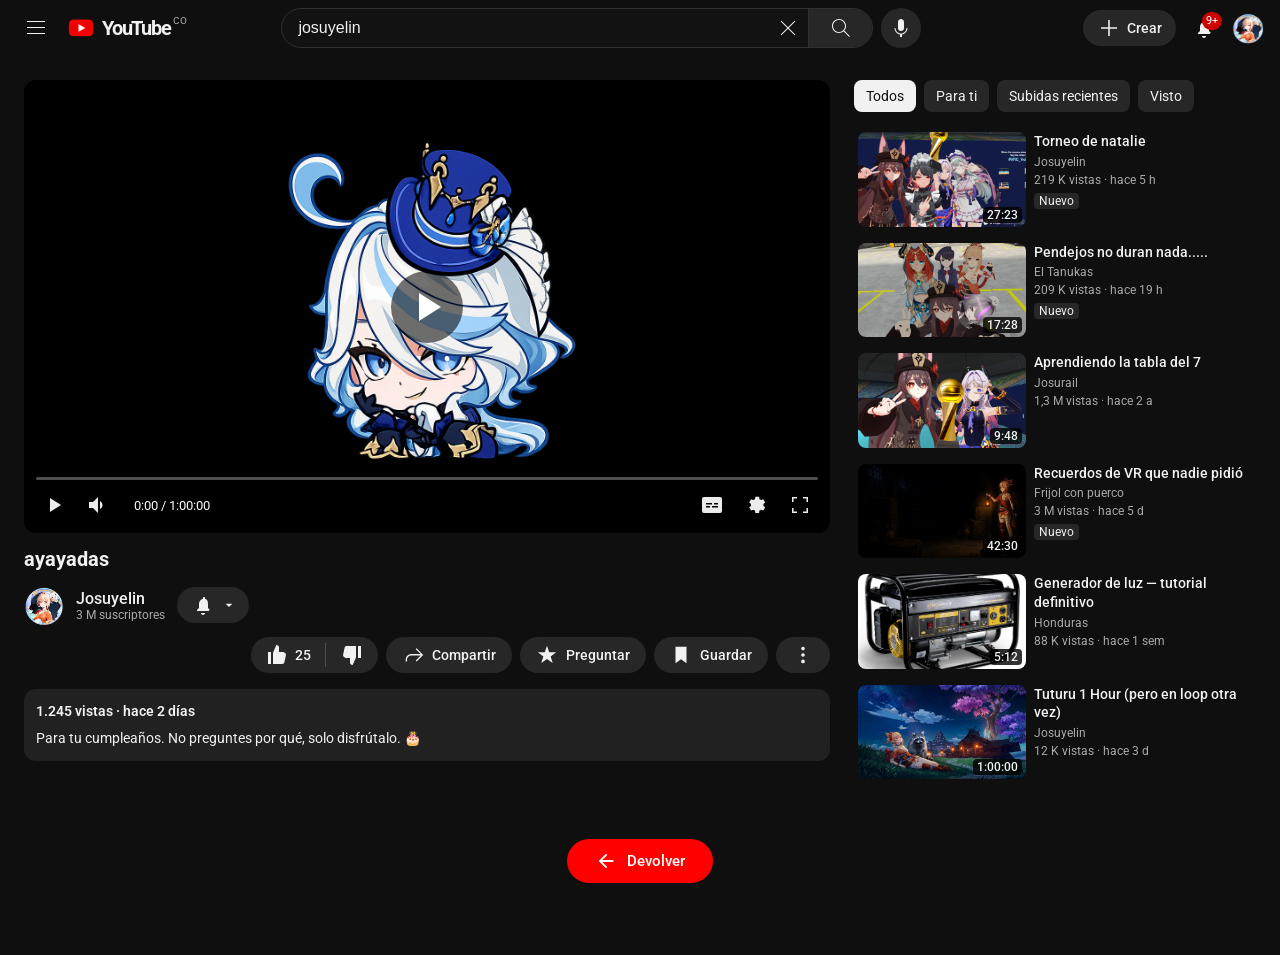
==== web/Pagina11_cumple.html @ f8d8acb5 "deploy a render sin videos" ====
<!DOCTYPE html>
<html lang="es">

<head>
  <meta charset="UTF-8">
  <meta name="viewport" content="width=device-width, initial-scale=1.0">
  <title>Tuturu 1 Hour - YouTube</title>

  <link href="https://fonts.googleapis.com/css2?family=Roboto:wght@400;500;700&display=swap" rel="stylesheet">
  <link rel="stylesheet" href="/Styles/style11.css">

  <!-- icono de la pestaña. El id lo usa el script del final para probar
     varias rutas y quedarse con la que exista de verdad. -->
  <link id="favicon" rel="icon" type="image/png" href="../logos/logoyoutube.png">
</head>

<body>

  <!-- ══════════════ CABECERA ══════════════ -->
  <header class="yt-header">

    <div class="izq">
      <button class="btn-icono" aria-label="Menú">
        <svg class="icono" viewBox="0 0 24 24">
          <path d="M21 6H3V5h18v1zm0 5H3v1h18v-1zm0 6H3v1h18v-1z" />
        </svg>
      </button>

      <a href="#" class="logo">
        <img id="logoYoutube" class="logo-img" src="../logos/logoyoutube.png" alt="YouTube">
        <span class="texto">YouTube</span>
        <span class="pais">CO</span>
      </a>
    </div>

    <div class="buscador">
      <div class="caja-busqueda">
        <input type="text" value="josuyelin" aria-label="Buscar">
        <button class="limpiar" aria-label="Borrar">
          <svg class="icono" viewBox="0 0 24 24">
            <path d="M12.7 12l6.6 6.6-.7.7-6.6-6.6-6.6 6.6-.7-.7 6.6-6.6-6.6-6.6.7-.7 6.6 6.6 6.6-6.6.7.7-6.6 6.6z" />
          </svg>
        </button>
        <button class="lupa" aria-label="Buscar">
          <svg class="icono" viewBox="0 0 24 24">
            <path
              d="M20.87 20.17l-5.59-5.59C16.35 13.35 17 11.75 17 10c0-3.87-3.13-7-7-7s-7 3.13-7 7 3.13 7 7 7c1.75 0 3.35-.65 4.58-1.71l5.59 5.59.7-.71zM10 16c-3.31 0-6-2.69-6-6s2.69-6 6-6 6 2.69 6 6-2.69 6-6 6z" />
          </svg>
        </button>
      </div>
      <button class="mic" aria-label="Buscar con la voz">
        <svg class="icono" viewBox="0 0 24 24">
          <path
            d="M12 3c-1.66 0-3 1.37-3 3.07v5.86c0 1.7 1.34 3.07 3 3.07s3-1.37 3-3.07V6.07C15 4.37 13.66 3 12 3zm6.5 9h-1c0 3.03-2.47 5.5-5.5 5.5S6.5 15.03 6.5 12h-1c0 3.24 2.39 5.93 5.5 6.41V21h2v-2.59c3.11-.48 5.5-3.17 5.5-6.41z" />
        </svg>
      </button>
    </div>

    <div class="der">
      <button class="btn-crear">
        <svg class="icono" viewBox="0 0 24 24">
          <path d="M12 4v16m-8-8h16" stroke="currentColor" stroke-width="1.6" fill="none" />
        </svg>
        <span>Crear</span>
      </button>

      <button class="btn-icono campana" aria-label="Notificaciones">
        <svg class="icono" viewBox="0 0 24 24">
          <path
            d="M10 20h4c0 1.1-.9 2-2 2s-2-.9-2-2zm8-3v1H6v-1l2-2v-4c0-2.5 1.5-4.6 4-5.2V5c0-.6.4-1 1-1s1 .4 1 1v.8c2.5.6 3 2.7 3 5.2v4l2 2z" />
        </svg>
        <span class="globo">9+</span>
      </button>

      <img class="avatar-header" src="/fotoyoutube.png" alt="Josuyelin">
    </div>
  </header>


  <!-- ══════════════ CONTENIDO ══════════════ -->
  <main class="contenido">

    <!-- ─── Columna principal ─── -->
    <div class="columna-video">

      <!-- Reproductor. Cambia el src del <video> por tu archivo. -->
      <div class="reproductor pausado" id="reproductor">
        <video id="video" src="/videos/tuturu.mp4" poster="/fotos de vrchat/furina.png" playsinline></video>

        <div class="capa-click" id="capaClick"></div>
        <div class="play-grande"></div>

        <div class="controles">
          <div class="barra-progreso" id="barraProgreso">
            <div class="riel">
              <div class="avance" id="avance"></div>
              <div class="bolita" id="bolita"></div>
            </div>
          </div>

          <div class="fila-controles">
            <button class="ctrl" id="btnPlay" aria-label="Reproducir">
              <svg class="icono" id="iconoPlay" viewBox="0 0 24 24">
                <path d="M8 5v14l11-7z" />
              </svg>
            </button>

            <div class="grupo-volumen">
              <button class="ctrl" id="btnMute" aria-label="Silenciar">
                <svg class="icono" id="iconoVol" viewBox="0 0 24 24">
                  <path d="M3 9v6h4l5 5V4L7 9H3zm13.5 3c0-1.77-1.02-3.29-2.5-4.03v8.05c1.48-.73 2.5-2.25 2.5-4.02z" />
                </svg>
              </button>
              <input class="volumen" id="volumen" type="range" min="0" max="1" step="0.05" value="1"
                aria-label="Volumen">
            </div>

            <span class="tiempo"><span id="actual">0:00</span> / <span id="total">1:00:00</span></span>

            <div class="der">
              <button class="ctrl" aria-label="Subtítulos">
                <svg class="icono" viewBox="0 0 24 24">
                  <path
                    d="M20 4H4a2 2 0 00-2 2v12a2 2 0 002 2h16a2 2 0 002-2V6a2 2 0 00-2-2zM6 13h4v1.5H6V13zm0-3h6v1.5H6V10zm12 4.5h-6V13h6v1.5zm0-3h-4V10h4v1.5z" />
                </svg>
              </button>
              <button class="ctrl" aria-label="Configuración">
                <svg class="icono" viewBox="0 0 24 24">
                  <path
                    d="M12 15.5A3.5 3.5 0 1112 8.5a3.5 3.5 0 010 7zm7.4-2.6l1.8 1.4-1.9 3.3-2.2-.9c-.5.4-1.1.7-1.7.9l-.3 2.4h-3.8l-.3-2.4c-.6-.2-1.2-.5-1.7-.9l-2.2.9-1.9-3.3 1.8-1.4a6.9 6.9 0 010-2l-1.8-1.4 1.9-3.3 2.2.9c.5-.4 1.1-.7 1.7-.9l.3-2.4h3.8l.3 2.4c.6.2 1.2.5 1.7.9l2.2-.9 1.9 3.3-1.8 1.4c.1.7.1 1.3 0 2z" />
                </svg>
              </button>
              <button class="ctrl" id="btnPantalla" aria-label="Pantalla completa">
                <svg class="icono" viewBox="0 0 24 24">
                  <path
                    d="M4 9V4h5v1.5H5.5V9H4zm11-5h5v5h-1.5V5.5H15V4zM4 15h1.5v3.5H9V20H4v-5zm14.5 0H20v5h-5v-1.5h3.5V15z" />
                </svg>
              </button>
            </div>
          </div>
        </div>
      </div>

      <h1 class="titulo-video">ayayadas</h1>

      <div class="fila-canal">
        <div class="canal">
          <img src="/fotoyoutube.png" alt="Josuyelin">
          <div>
            <div class="nombre">Josuyelin</div>
            <div class="subs">3 M suscriptores</div>
          </div>
        </div>

        <button class="btn-suscrito">
          <svg class="icono" viewBox="0 0 24 24">
            <path
              d="M10 20h4c0 1.1-.9 2-2 2s-2-.9-2-2zm8-3v1H6v-1l2-2v-4c0-2.5 1.5-4.6 4-5.2V5c0-.6.4-1 1-1s1 .4 1 1v.8c2.5.6 3 2.7 3 5.2v4l2 2z" />
          </svg>
          <svg class="icono" style="width:16px" viewBox="0 0 24 24">
            <path d="M7 10l5 5 5-5z" />
          </svg>
        </button>

        <div class="acciones">
          <div class="grupo-like">
            <button id="btnLike">
              <svg class="icono" viewBox="0 0 24 24">
                <path
                  d="M18.8 9H14V4.4C14 3.1 12.9 2 11.6 2h-.3L8 9.7V21h9.3c1 0 1.9-.7 2.1-1.7l1.5-7c.3-1.4-.7-2.7-2.1-2.7v-.6zM3 9h3v12H3z" />
              </svg>
              <span id="numLikes">25</span>
            </button>
            <span class="separador"></span>
            <button aria-label="No me gusta">
              <svg class="icono" viewBox="0 0 24 24">
                <path
                  d="M5.2 15H10v4.6c0 1.3 1.1 2.4 2.4 2.4h.3l3.3-7.7V3H6.7c-1 0-1.9.7-2.1 1.7l-1.5 7c-.3 1.4.7 2.7 2.1 2.7V15zM21 3h-3v12h3z" />
              </svg>
            </button>
          </div>

          <button class="pastilla">
            <svg class="icono" viewBox="0 0 24 24">
              <path
                d="M15 5.6L20.4 11H10a6 6 0 00-6 6v2h1.5v-2A4.5 4.5 0 0110 12.5h10.4L15 17.9l1 1.1 7.1-7.1L16 4.5l-1 1.1z" />
            </svg>
            Compartir
          </button>

          <button class="pastilla">
            <svg class="icono" viewBox="0 0 24 24">
              <path d="M12 2l2.4 6.9 7.6.2-6 4.6 2.2 7-6.2-4.3-6.2 4.3 2.2-7-6-4.6 7.6-.2L12 2z" />
            </svg>
            Preguntar
          </button>

          <button class="pastilla">
            <svg class="icono" viewBox="0 0 24 24">
              <path d="M18 3H6v18l6-4.5 6 4.5V3z" />
            </svg>
            Guardar
          </button>

          <button class="pastilla" aria-label="Más">
            <svg class="icono" viewBox="0 0 24 24">
              <path d="M12 7a2 2 0 110-4 2 2 0 010 4zm0 7a2 2 0 110-4 2 2 0 010 4zm0 7a2 2 0 110-4 2 2 0 010 4z" />
            </svg>
          </button>
        </div>
      </div>

      <div class="descripcion">
        <div class="datos">1.245 vistas · hace 2 días</div>
        <div>Para tu cumpleaños. No preguntes por qué, solo disfrútalo. 🎂</div>
      </div>
    </div>


    <!-- ─── Barra lateral ─── -->
    <aside class="columna-lateral">
      <div class="chips">
        <button class="chip activo">Todos</button>
        <button class="chip">Para ti</button>
        <button class="chip">Subidas recientes</button>
        <button class="chip">Visto</button>
      </div>

      <div class="lista-recomendados">

        <a class="recomendado" href="#">
          <div class="miniatura">
            <img src="/fotos de vrchat/amigos.png" alt="">
            <span class="duracion">27:23</span>
          </div>
          <div>
            <div class="titulo">Torneo de natalie</div>
            <div class="canal-mini">Josuyelin</div>
            <div class="meta">219 K vistas · hace 5 h</div>
            <span class="etiqueta-nuevo">Nuevo</span>
          </div>
        </a>

        <a class="recomendado" href="#">
          <div class="miniatura">
            <img src="/fotos de vrchat/amigos2.png" alt="">
            <span class="duracion">17:28</span>
          </div>
          <div>
            <div class="titulo">Pendejos no duran nada.....</div>
            <div class="canal-mini">El Tanukas</div>
            <div class="meta">209 K vistas · hace 19 h</div>
            <span class="etiqueta-nuevo">Nuevo</span>
          </div>
        </a>

        <a class="recomendado" href="#">
          <div class="miniatura">
            <img src="/fotos de vrchat/amigos3.png" alt="">
            <span class="duracion">9:48</span>
          </div>
          <div>
            <div class="titulo">Aprendiendo la tabla del 7</div>
            <div class="canal-mini">Josurail</div>
            <div class="meta">1,3 M vistas · hace 2 a</div>
          </div>
        </a>

        <a class="recomendado" href="#">
          <div class="miniatura">
            <img src="/Oscuras.png" alt="">
            <span class="duracion">42:30</span>
          </div>
          <div>
            <div class="titulo">Recuerdos de VR que nadie pidió</div>
            <div class="canal-mini">Frijol con puerco</div>
            <div class="meta">3 M vistas · hace 5 d</div>
            <span class="etiqueta-nuevo">Nuevo</span>
          </div>
        </a>

        <a class="recomendado" href="#">
          <div class="miniatura">
            <img src="/generadorDeLuz.png" alt="">
            <span class="duracion">5:12</span>
          </div>
          <div>
            <div class="titulo">Generador de luz — tutorial definitivo</div>
            <div class="canal-mini">Honduras</div>
            <div class="meta">88 K vistas · hace 1 sem</div>
          </div>  
        </a>

        <a class="recomendado" href="#">
          <div class="miniatura">
            <img src="/fondo.jpg" alt="">
            <span class="duracion">1:00:00</span>
          </div>
          <div>
            <div class="titulo">Tuturu 1 Hour (pero en loop otra vez)</div>
            <div class="canal-mini">Josuyelin</div>
            <div class="meta">12 K vistas · hace 3 d</div>
          </div>
        </a>

      </div>
    </aside>


    <!-- ─── Botón de volver ─── -->
    <div class="fila-volver">
      <a class="btn-volver" href="/web/Pagina4_cumple.html">
        <svg class="icono" viewBox="0 0 24 24">
          <path d="M20 11H7.8l5.6-5.6L12 4l-8 8 8 8 1.4-1.4L7.8 13H20z" />
        </svg>
        Devolver
      </a>
    </div>
  </main>


  <script>
    /* ═══════════════════════════════════════════
       1. CONTROLES DEL REPRODUCTOR
    ═══════════════════════════════════════════ */
    var repro = document.getElementById('reproductor');
    var video = document.getElementById('video');
    var capa = document.getElementById('capaClick');
    var btnPlay = document.getElementById('btnPlay');
    var icoPlay = document.getElementById('iconoPlay');
    var btnMute = document.getElementById('btnMute');
    var icoVol = document.getElementById('iconoVol');
    var rangoVol = document.getElementById('volumen');
    var barra = document.getElementById('barraProgreso');
    var avance = document.getElementById('avance');
    var bolita = document.getElementById('bolita');
    var tActual = document.getElementById('actual');
    var tTotal = document.getElementById('total');
    var btnFull = document.getElementById('btnPantalla');

    var D_PLAY = 'M8 5v14l11-7z';
    var D_PAUSA = 'M6 5h4v14H6zm8 0h4v14h-4z';
    var D_VOL = 'M3 9v6h4l5 5V4L7 9H3zm13.5 3c0-1.77-1.02-3.29-2.5-4.03v8.05c1.48-.73 2.5-2.25 2.5-4.02z';
    var D_MUTE = 'M3 9v6h4l5 5V4L7 9H3zm13.5 3c0-1.2-.5-2.3-1.3-3.1l1.1-1.1 4 4-1.1 1.1-1.4-1.4-1.4 1.4-1.1-1.1c.1-.3.2-.5.2-.8z';

    function reloj(s) {
      if (!isFinite(s)) return '0:00';
      s = Math.floor(s);
      var h = Math.floor(s / 3600);
      var m = Math.floor((s % 3600) / 60);
      var g = s % 60;
      var dos = function (n) { return n < 10 ? '0' + n : n; };
      return h ? h + ':' + dos(m) + ':' + dos(g) : m + ':' + dos(g);
    }

    function alternarPlay() {
      if (video.paused) video.play(); else video.pause();
    }

    capa.addEventListener('click', alternarPlay);
    btnPlay.addEventListener('click', alternarPlay);

    video.addEventListener('play', function () {
      repro.classList.remove('pausado');
      icoPlay.innerHTML = '<path d="' + D_PAUSA + '"/>';
    });
    video.addEventListener('pause', function () {
      repro.classList.add('pausado');
      icoPlay.innerHTML = '<path d="' + D_PLAY + '"/>';
    });

    video.addEventListener('loadedmetadata', function () {
      tTotal.textContent = reloj(video.duration);
    });

    video.addEventListener('timeupdate', function () {
      var pct = video.duration ? (video.currentTime / video.duration) * 100 : 0;
      avance.style.width = pct + '%';
      bolita.style.left = pct + '%';
      tActual.textContent = reloj(video.currentTime);
    });

    /* saltar a un punto de la barra */
    barra.addEventListener('click', function (e) {
      var r = barra.getBoundingClientRect();
      var pct = (e.clientX - r.left) / r.width;
      if (video.duration) video.currentTime = pct * video.duration;
    });

    /* volumen */
    btnMute.addEventListener('click', function () {
      video.muted = !video.muted;
      icoVol.innerHTML = '<path d="' + (video.muted ? D_MUTE : D_VOL) + '"/>';
      rangoVol.value = video.muted ? 0 : video.volume;
    });
    rangoVol.addEventListener('input', function () {
      video.volume = rangoVol.value;
      video.muted = (rangoVol.value === '0');
      icoVol.innerHTML = '<path d="' + (video.muted ? D_MUTE : D_VOL) + '"/>';
    });

    /* pantalla completa */
    btnFull.addEventListener('click', function () {
      if (document.fullscreenElement) document.exitFullscreen();
      else repro.requestFullscreen();
    });

    /* atajos: espacio = play/pausa, flechas = 5 s */
    document.addEventListener('keydown', function (e) {
      if (e.target.tagName === 'INPUT') return;
      if (e.code === 'Space') { e.preventDefault(); alternarPlay(); }
      if (e.code === 'ArrowRight') video.currentTime += 5;
      if (e.code === 'ArrowLeft') video.currentTime -= 5;
    });


    /* ═══════════════════════════════════════════
       2. LIKE
    ═══════════════════════════════════════════ */
    var btnLike = document.getElementById('btnLike');
    var numLikes = document.getElementById('numLikes');
    btnLike.addEventListener('click', function () {
      var dado = btnLike.classList.toggle('activo');
      numLikes.textContent = dado ? 26 : 25;
    });


    /* ═══════════════════════════════════════════
       3. LOGO Y FAVICON
       Prueba varias rutas y se queda con la que exista,
       así funciona sin importar desde qué carpeta sirva el servidor.
    ═══════════════════════════════════════════ */
    (function () {
      var RUTAS = [
        '../logoyoutube.png',
        '/logoyoutube.png',
        'logoyoutube.png',
        '../../logoyoutube.png'
      ];

      var favicon = document.getElementById('favicon');
      var logo = document.getElementById('logoYoutube');
      var i = 0;

      function probar() {
        if (i >= RUTAS.length) {
          console.warn('No se encontró logoyoutube.png en ninguna ruta');
          return;
        }

        var ruta = RUTAS[i++];
        var prueba = new Image();

        prueba.onload = function () {
          favicon.href = ruta + '?v=' + Date.now();   // fuerza recargar el icono
          if (logo) logo.src = ruta;
          console.log('Logo encontrado en:', ruta);
        };
        prueba.onerror = probar;                      // no existe, prueba la siguiente
        prueba.src = ruta;
      }

      probar();
    })();


    /* si una miniatura no carga, queda el bloque gris en vez del icono roto */
    document.querySelectorAll('.miniatura img, .avatar-header, .canal img').forEach(function (img) {
      img.addEventListener('error', function () { img.style.visibility = 'hidden'; });
    });
  </script>
</body>

</html>
---- Styles/style11.css ----
/* ==========================================================================
   style11.css — Vista estilo YouTube (página del video)

   1. Variables y base
   2. Cabecera (barra superior)
   3. Layout principal
   4. Reproductor + controles
   5. Info del video (título, canal, botones)
   6. Barra lateral de recomendados
   7. Botón de volver
   8. Responsive
   ========================================================================== */


/* ── 1. Variables y base ────────────────────────────────── */
:root{
  --bg:        #0f0f0f;
  --bg-2:      #212121;
  --chip:      #272727;
  --chip-hov:  #3f3f3f;
  --borde:     #303030;
  --txt:       #f1f1f1;
  --txt-2:     #aaaaaa;
  --rojo:      #ff0000;
  --azul:      #3ea6ff;
  --header-h:  56px;
}

*{ margin: 0; padding: 0; box-sizing: border-box; }

body{
  background: var(--bg);
  color: var(--txt);
  font-family: "Roboto", "Arial", sans-serif;
  font-size: 14px;
  padding-top: var(--header-h);
  -webkit-font-smoothing: antialiased;
}

img{ display: block; }
button{ font-family: inherit; color: inherit; background: none; border: 0; cursor: pointer; }
a{ color: inherit; text-decoration: none; }

.icono{ width: 24px; height: 24px; fill: currentColor; flex: none; }


/* ── 2. Cabecera ────────────────────────────────────────── */
.yt-header{
  position: fixed;
  top: 0; left: 0; right: 0;
  z-index: 50;
  height: var(--header-h);
  display: flex;
  align-items: center;
  gap: 16px;
  padding: 0 16px;
  background: var(--bg);
}

.yt-header .izq,
.yt-header .der{
  display: flex;
  align-items: center;
  gap: 8px;
  flex: none;
}
.yt-header .der{ margin-left: auto; }

.btn-icono{
  width: 40px;
  height: 40px;
  display: grid;
  place-items: center;
  border-radius: 50%;
  color: var(--txt);
  transition: background .15s;
}
.btn-icono:hover{ background: var(--chip); }

/* logo */
.logo{
  display: flex;
  align-items: center;
  gap: 4px;
  padding-right: 6px;
}
/* logo en imagen: el png es cuadrado con el botón centrado,
   contain para que no se deforme ni se recorte */
.logo .logo-img{
  width: 34px;
  height: 26px;
  object-fit: contain;
  flex: none;
}
.logo .texto{
  font-size: 20px;
  font-weight: 700;
  letter-spacing: -1.2px;
}
.logo .pais{
  font-size: 10px;
  color: var(--txt-2);
  align-self: flex-start;
  margin-left: -2px;
}

/* buscador */
.buscador{
  flex: 1;
  max-width: 640px;
  margin: 0 auto;
  display: flex;
  align-items: center;
  gap: 8px;
}
.caja-busqueda{
  flex: 1;
  display: flex;
  align-items: center;
  height: 40px;
  border: 1px solid var(--borde);
  border-radius: 40px;
  background: #121212;
  overflow: hidden;
}
.caja-busqueda:focus-within{ border-color: var(--azul); }
.caja-busqueda input{
  flex: 1;
  height: 100%;
  padding: 0 16px;
  border: 0;
  outline: 0;
  background: transparent;
  color: var(--txt);
  font-size: 16px;
}
.caja-busqueda input::placeholder{ color: #888; }
.caja-busqueda .limpiar,
.caja-busqueda .lupa{
  height: 100%;
  display: grid;
  place-items: center;
  color: var(--txt);
}
.caja-busqueda .limpiar{ width: 40px; }
.caja-busqueda .lupa{
  width: 64px;
  background: var(--chip);
  border-left: 1px solid var(--borde);
}
.caja-busqueda .lupa:hover{ background: var(--chip-hov); }
.mic{
  width: 40px; height: 40px;
  display: grid; place-items: center;
  border-radius: 50%;
  background: var(--chip);
  color: var(--txt);
}
.mic:hover{ background: var(--chip-hov); }

/* botón crear + campana + avatar */
.btn-crear{
  display: inline-flex;
  align-items: center;
  gap: 6px;
  height: 36px;
  padding: 0 14px;
  border-radius: 18px;
  background: var(--chip);
  font-size: 14px;
  font-weight: 500;
}
.btn-crear:hover{ background: var(--chip-hov); }

.campana{ position: relative; }
.campana .globo{
  position: absolute;
  top: 4px; right: 2px;
  min-width: 18px;
  padding: 0 4px;
  border-radius: 9px;
  background: #cc0000;
  color: #fff;
  font-size: 11px;
  line-height: 18px;
  text-align: center;
}
.avatar-header{
  width: 32px; height: 32px;
  border-radius: 50%;
  object-fit: cover;
}


/* ── 3. Layout principal ────────────────────────────────── */
.contenido{
  max-width: 1754px;
  margin: 0 auto;
  padding: 24px;
  display: grid;
  grid-template-columns: minmax(0, 1fr) 402px;
  gap: 24px;
}


/* ── 4. Reproductor ─────────────────────────────────────── */
.reproductor{
  position: relative;
  width: 100%;
  aspect-ratio: 16 / 9;
  background: #000;
  border-radius: 12px;
  overflow: hidden;
}
.reproductor video{
  width: 100%;
  height: 100%;
  object-fit: contain;
  background: #000;
}

/* capa que se pulsa para pausar/reanudar */
.reproductor .capa-click{ position: absolute; inset: 0; }

/* botón grande de play cuando está pausado */
.play-grande{
  position: absolute;
  inset: 0;
  margin: auto;
  width: 72px; height: 72px;
  display: grid; place-items: center;
  border-radius: 50%;
  background: rgba(0,0,0,.55);
  opacity: 0;
  pointer-events: none;
  transition: opacity .2s;
}
.reproductor.pausado .play-grande{ opacity: 1; }
.play-grande::after{
  content: "";
  width: 0; height: 0;
  border-left: 22px solid #fff;
  border-top: 14px solid transparent;
  border-bottom: 14px solid transparent;
  margin-left: 6px;
}

/* barra de controles */
.controles{
  position: absolute;
  left: 0; right: 0; bottom: 0;
  padding: 0 12px 8px;
  background: linear-gradient(0deg, rgba(0,0,0,.75), transparent);
  opacity: 0;
  transition: opacity .2s;
}
.reproductor:hover .controles,
.reproductor.pausado .controles{ opacity: 1; }

.barra-progreso{
  height: 14px;
  display: flex;
  align-items: center;
  cursor: pointer;
}
.barra-progreso .riel{
  position: relative;
  width: 100%;
  height: 3px;
  background: rgba(255,255,255,.3);
  border-radius: 2px;
  transition: height .1s;
}
.barra-progreso:hover .riel{ height: 5px; }
.barra-progreso .avance{
  position: absolute;
  inset: 0 auto 0 0;
  width: 0;
  background: var(--rojo);
  border-radius: 2px;
}
.barra-progreso .bolita{
  position: absolute;
  top: 50%;
  left: 0;
  width: 13px; height: 13px;
  margin: -6.5px 0 0 -6.5px;
  border-radius: 50%;
  background: var(--rojo);
  transform: scale(0);
  transition: transform .1s;
}
.barra-progreso:hover .bolita{ transform: scale(1); }

.fila-controles{
  display: flex;
  align-items: center;
  gap: 8px;
  height: 40px;
  color: #fff;
}
.fila-controles .der{ margin-left: auto; display: flex; align-items: center; gap: 8px; }
.ctrl{
  width: 36px; height: 36px;
  display: grid; place-items: center;
  border-radius: 50%;
  color: #fff;
  opacity: .92;
}
.ctrl:hover{ opacity: 1; background: rgba(255,255,255,.12); }
.tiempo{
  font-size: 13px;
  color: #fff;
  padding: 0 6px;
  white-space: nowrap;
}
.volumen{
  width: 0;
  opacity: 0;
  transition: width .2s, opacity .2s;
  accent-color: #fff;
}
.grupo-volumen:hover .volumen,
.volumen:focus{ width: 70px; opacity: 1; }
.grupo-volumen{ display: flex; align-items: center; gap: 4px; }


/* ── 5. Info del video ──────────────────────────────────── */
.titulo-video{
  margin: 12px 0 12px;
  font-size: 20px;
  font-weight: 700;
  line-height: 1.4;
}

.fila-canal{
  display: flex;
  align-items: center;
  flex-wrap: wrap;
  gap: 12px;
}
.canal{
  display: flex;
  align-items: center;
  gap: 12px;
  min-width: 0;
}
.canal img{
  width: 40px; height: 40px;
  border-radius: 50%;
  object-fit: cover;
}
.canal .nombre{ font-size: 16px; font-weight: 500; }
.canal .subs{ font-size: 12px; color: var(--txt-2); }

.acciones{
  display: flex;
  align-items: center;
  gap: 8px;
  margin-left: auto;
  flex-wrap: wrap;
}
.pastilla{
  display: inline-flex;
  align-items: center;
  gap: 8px;
  height: 36px;
  padding: 0 16px;
  border-radius: 18px;
  background: var(--chip);
  font-size: 14px;
  font-weight: 500;
  white-space: nowrap;
}
.pastilla:hover{ background: var(--chip-hov); }
.pastilla .icono{ width: 22px; height: 22px; }

/* like / dislike pegados */
.grupo-like{
  display: flex;
  align-items: center;
  background: var(--chip);
  border-radius: 18px;
  overflow: hidden;
}
.grupo-like button{
  display: inline-flex;
  align-items: center;
  gap: 6px;
  height: 36px;
  padding: 0 14px;
  font-size: 14px;
  font-weight: 500;
}
.grupo-like button:hover{ background: var(--chip-hov); }
.grupo-like .separador{
  width: 1px;
  height: 24px;
  background: #4d4d4d;
}
.grupo-like .activo{ color: var(--azul); }

.btn-suscrito{
  display: inline-flex;
  align-items: center;
  gap: 6px;
  height: 36px;
  padding: 0 12px 0 14px;
  border-radius: 18px;
  background: var(--chip);
  font-size: 14px;
  font-weight: 500;
}
.btn-suscrito:hover{ background: var(--chip-hov); }

/* descripción */
.descripcion{
  margin-top: 16px;
  padding: 12px;
  border-radius: 12px;
  background: var(--bg-2);
  font-size: 14px;
  line-height: 1.5;
}
.descripcion .datos{ font-weight: 600; margin-bottom: 6px; }


/* ── 6. Recomendados ────────────────────────────────────── */
.chips{
  display: flex;
  gap: 8px;
  margin-bottom: 16px;
  overflow-x: auto;
  scrollbar-width: none;
}
.chips::-webkit-scrollbar{ display: none; }
.chip{
  height: 32px;
  padding: 0 12px;
  border-radius: 8px;
  background: var(--chip);
  font-size: 14px;
  white-space: nowrap;
}
.chip.activo{ background: #f1f1f1; color: #0f0f0f; }

.lista-recomendados{
  display: flex;
  flex-direction: column;
  gap: 8px;
}
.recomendado{
  display: grid;
  grid-template-columns: 168px 1fr;
  gap: 8px;
  padding: 4px;
  border-radius: 10px;
}
.recomendado:hover{ background: #1a1a1a; }
.recomendado .miniatura{
  position: relative;
  aspect-ratio: 16 / 9;
  border-radius: 8px;
  overflow: hidden;
  background: #272727;
}
.recomendado .miniatura img{
  width: 100%; height: 100%;
  object-fit: cover;
}
.recomendado .duracion{
  position: absolute;
  right: 4px; bottom: 4px;
  padding: 1px 4px;
  border-radius: 4px;
  background: rgba(0,0,0,.8);
  font-size: 12px;
  font-weight: 500;
}
.recomendado .titulo{
  font-size: 14px;
  font-weight: 500;
  line-height: 1.35;
  display: -webkit-box;
  -webkit-line-clamp: 2;
  -webkit-box-orient: vertical;
  overflow: hidden;
}
.recomendado .canal-mini,
.recomendado .meta{
  font-size: 12px;
  color: var(--txt-2);
  margin-top: 4px;
}
.etiqueta-nuevo{
  display: inline-block;
  margin-top: 6px;
  padding: 1px 5px;
  border-radius: 4px;
  background: var(--chip);
  font-size: 12px;
  color: var(--txt);
}


/* ── 7. Botón de volver ─────────────────────────────────── */
.fila-volver{
  grid-column: 1 / -1;          /* ocupa las dos columnas del grid */
  display: flex;
  justify-content: center;
  padding: 32px 0 48px;
}
.btn-volver{
  display: inline-flex;
  align-items: center;
  gap: 10px;
  height: 44px;
  padding: 0 28px;
  border-radius: 22px;
  background: var(--rojo);
  color: #fff;
  font-family: "Roboto", Arial, sans-serif;
  font-size: 15px;
  font-weight: 500;
  transition: background .2s, transform .2s, box-shadow .2s;
}
.btn-volver:hover{
  background: #cc0000;
  transform: translateY(-2px);
  box-shadow: 0 6px 18px rgba(255,0,0,.35);
}
.btn-volver .icono{ width: 22px; height: 22px; }


/* ── 8. Responsive ──────────────────────────────────────── */
@media (max-width: 1100px){
  .contenido{ grid-template-columns: minmax(0, 1fr); }
}
@media (max-width: 900px){
  .buscador{ display: none; }
  .contenido{ padding: 12px; }
  .reproductor{ border-radius: 0; margin: -12px -12px 0; width: auto; }
}
@media (max-width: 700px){
  .btn-crear span{ display: none; }
  .btn-crear{ padding: 0 10px; }
  .acciones{ width: 100%; margin-left: 0; overflow-x: auto; scrollbar-width: none; }
  .acciones::-webkit-scrollbar{ display: none; }
  .recomendado{ grid-template-columns: 160px 1fr; }
}
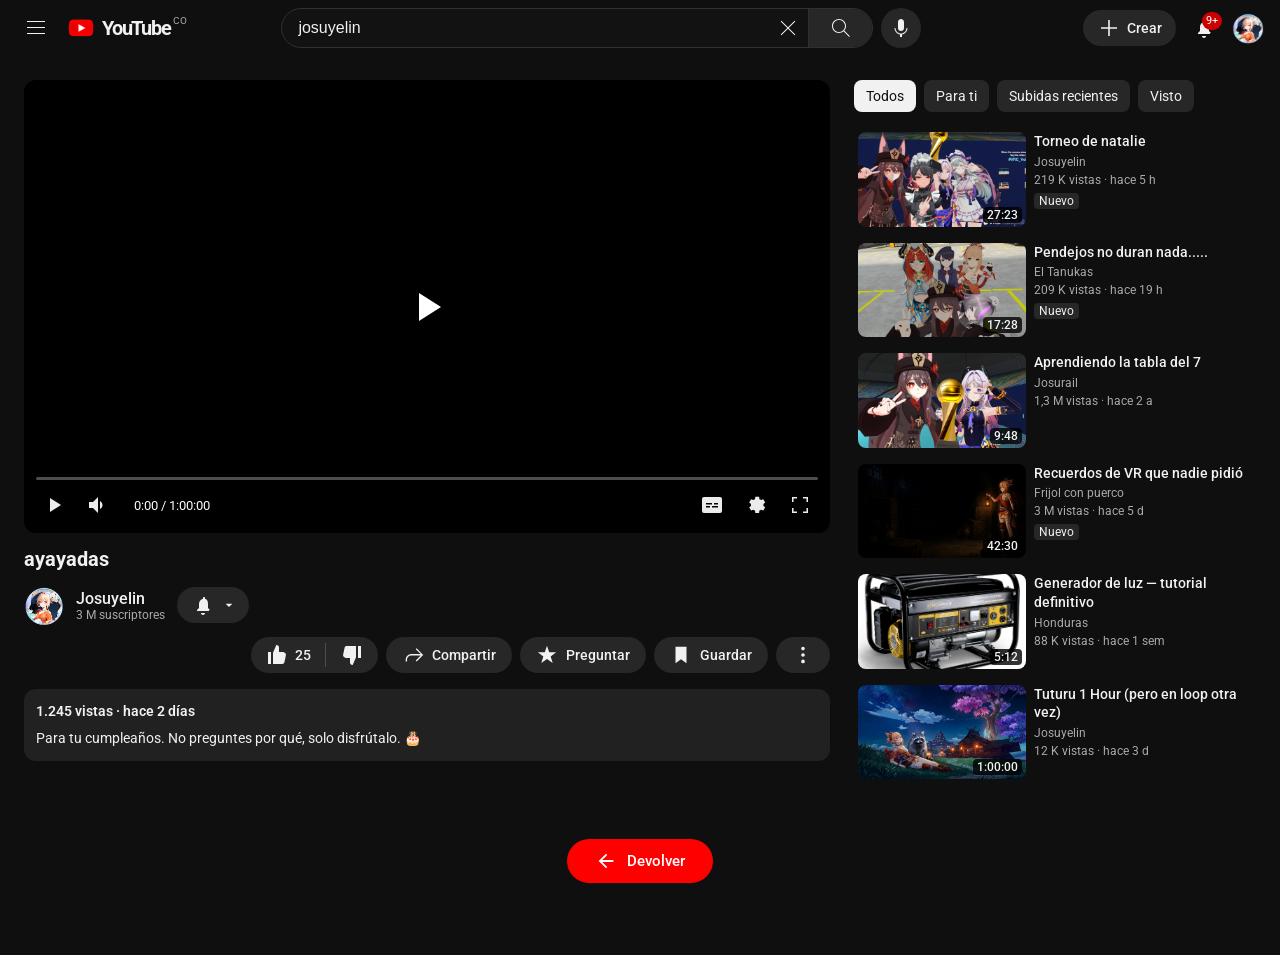
==== commit f6c2fc77: "Update Pagina11_cumple.html" ====
--- a/web/Pagina11_cumple.html
+++ b/web/Pagina11_cumple.html
@@ -83,9 +83,9 @@
     <!-- ─── Columna principal ─── -->
     <div class="columna-video">
 
-      <!-- Reproductor. Cambia el src del <video> por tu archivo. -->
+      <!-- Reproductor. El video ahora es el embed de YouTube (ver VIDEO_ID abajo en el script). -->
       <div class="reproductor pausado" id="reproductor">
-        <video id="video" src="/videos/tuturu.mp4" poster="/fotos de vrchat/furina.png" playsinline></video>
+        <div id="video"></div>
 
         <div class="capa-click" id="capaClick"></div>
         <div class="play-grande"></div>
@@ -321,10 +321,17 @@
 
   <script>
     /* ═══════════════════════════════════════════
-       1. CONTROLES DEL REPRODUCTOR
+       0. VIDEO A REPRODUCIR
+       Cambia este ID por el de otro video si lo necesitas
+       (es la parte que va después de youtu.be/ en el link).
+    ═══════════════════════════════════════════ */
+    var VIDEO_ID = 'a51mEJ3MHCM';
+
+
+    /* ═══════════════════════════════════════════
+       1. CONTROLES DEL REPRODUCTOR (sobre la API de YouTube)
     ═══════════════════════════════════════════ */
     var repro = document.getElementById('reproductor');
-    var video = document.getElementById('video');
     var capa = document.getElementById('capaClick');
     var btnPlay = document.getElementById('btnPlay');
     var icoPlay = document.getElementById('iconoPlay');
@@ -353,50 +360,41 @@
       return h ? h + ':' + dos(m) + ':' + dos(g) : m + ':' + dos(g);
     }
 
+    var ytPlayer = null;
+    var arrastrando = false;
+
     function alternarPlay() {
-      if (video.paused) video.play(); else video.pause();
+      if (!ytPlayer || typeof ytPlayer.getPlayerState !== 'function') return;
+      if (ytPlayer.getPlayerState() === YT.PlayerState.PLAYING) ytPlayer.pauseVideo();
+      else ytPlayer.playVideo();
     }
 
     capa.addEventListener('click', alternarPlay);
     btnPlay.addEventListener('click', alternarPlay);
 
-    video.addEventListener('play', function () {
-      repro.classList.remove('pausado');
-      icoPlay.innerHTML = '<path d="' + D_PAUSA + '"/>';
-    });
-    video.addEventListener('pause', function () {
-      repro.classList.add('pausado');
-      icoPlay.innerHTML = '<path d="' + D_PLAY + '"/>';
-    });
-
-    video.addEventListener('loadedmetadata', function () {
-      tTotal.textContent = reloj(video.duration);
-    });
-
-    video.addEventListener('timeupdate', function () {
-      var pct = video.duration ? (video.currentTime / video.duration) * 100 : 0;
-      avance.style.width = pct + '%';
-      bolita.style.left = pct + '%';
-      tActual.textContent = reloj(video.currentTime);
-    });
-
     /* saltar a un punto de la barra */
     barra.addEventListener('click', function (e) {
+      if (!ytPlayer) return;
       var r = barra.getBoundingClientRect();
       var pct = (e.clientX - r.left) / r.width;
-      if (video.duration) video.currentTime = pct * video.duration;
+      var dur = ytPlayer.getDuration();
+      if (dur) ytPlayer.seekTo(pct * dur, true);
     });
 
     /* volumen */
     btnMute.addEventListener('click', function () {
-      video.muted = !video.muted;
-      icoVol.innerHTML = '<path d="' + (video.muted ? D_MUTE : D_VOL) + '"/>';
-      rangoVol.value = video.muted ? 0 : video.volume;
+      if (!ytPlayer) return;
+      if (ytPlayer.isMuted()) ytPlayer.unMute(); else ytPlayer.mute();
+      var mudo = ytPlayer.isMuted();
+      icoVol.innerHTML = '<path d="' + (mudo ? D_MUTE : D_VOL) + '"/>';
+      rangoVol.value = mudo ? 0 : (ytPlayer.getVolume() / 100);
     });
     rangoVol.addEventListener('input', function () {
-      video.volume = rangoVol.value;
-      video.muted = (rangoVol.value === '0');
-      icoVol.innerHTML = '<path d="' + (video.muted ? D_MUTE : D_VOL) + '"/>';
+      if (!ytPlayer) return;
+      var val = parseFloat(rangoVol.value);
+      ytPlayer.setVolume(val * 100);
+      if (val === 0) ytPlayer.mute(); else ytPlayer.unMute();
+      icoVol.innerHTML = '<path d="' + (val === 0 ? D_MUTE : D_VOL) + '"/>';
     });
 
     /* pantalla completa */
@@ -408,10 +406,60 @@
     /* atajos: espacio = play/pausa, flechas = 5 s */
     document.addEventListener('keydown', function (e) {
       if (e.target.tagName === 'INPUT') return;
+      if (!ytPlayer) return;
       if (e.code === 'Space') { e.preventDefault(); alternarPlay(); }
-      if (e.code === 'ArrowRight') video.currentTime += 5;
-      if (e.code === 'ArrowLeft') video.currentTime -= 5;
-    });
+      if (e.code === 'ArrowRight') ytPlayer.seekTo(ytPlayer.getCurrentTime() + 5, true);
+      if (e.code === 'ArrowLeft') ytPlayer.seekTo(ytPlayer.getCurrentTime() - 5, true);
+    });
+
+    /* la API de YouTube llama esta función global cuando está lista */
+    window.onYouTubeIframeAPIReady = function () {
+      ytPlayer = new YT.Player('video', {
+        videoId: VIDEO_ID,
+        playerVars: {
+          controls: 0,
+          disablekb: 1,
+          modestbranding: 1,
+          rel: 0,
+          fs: 0,
+          iv_load_policy: 3,
+          playsinline: 1
+        },
+        events: {
+          onReady: function () {
+            var frame = ytPlayer.getIframe();
+            frame.style.position = 'absolute';
+            frame.style.inset = '0';
+            frame.style.width = '100%';
+            frame.style.height = '100%';
+            frame.style.border = '0';
+            tTotal.textContent = reloj(ytPlayer.getDuration());
+            rangoVol.value = ytPlayer.getVolume() / 100;
+          },
+          onStateChange: function (e) {
+            if (e.data === YT.PlayerState.PLAYING) {
+              repro.classList.remove('pausado');
+              icoPlay.innerHTML = '<path d="' + D_PAUSA + '"/>';
+            } else if (e.data === YT.PlayerState.PAUSED || e.data === YT.PlayerState.ENDED) {
+              repro.classList.add('pausado');
+              icoPlay.innerHTML = '<path d="' + D_PLAY + '"/>';
+            }
+          }
+        }
+      });
+    };
+
+    /* actualizar barra de progreso y reloj mientras se reproduce */
+    setInterval(function () {
+      if (!ytPlayer || typeof ytPlayer.getCurrentTime !== 'function' || arrastrando) return;
+      var dur = ytPlayer.getDuration();
+      var cur = ytPlayer.getCurrentTime();
+      var pct = dur ? (cur / dur) * 100 : 0;
+      avance.style.width = pct + '%';
+      bolita.style.left = pct + '%';
+      tActual.textContent = reloj(cur);
+      if (dur) tTotal.textContent = reloj(dur);
+    }, 250);
 
 
     /* ═══════════════════════════════════════════
@@ -469,6 +517,9 @@
       img.addEventListener('error', function () { img.style.visibility = 'hidden'; });
     });
   </script>
+
+  <!-- API de YouTube: carga async y luego llama a window.onYouTubeIframeAPIReady -->
+  <script src="https://www.youtube.com/iframe_api"></script>
 </body>
 
-</html>+</html>
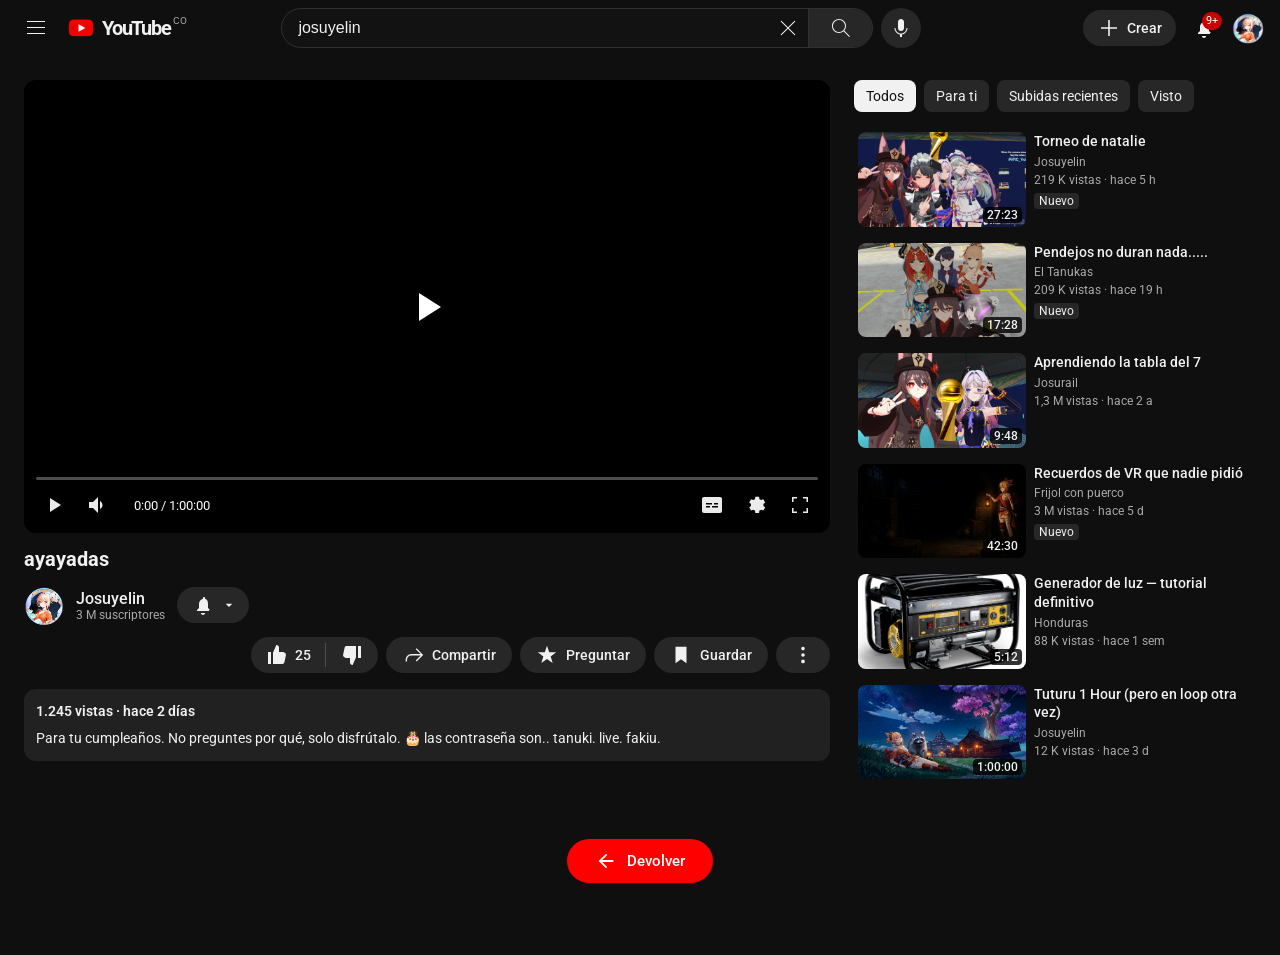
==== commit fa6c4593: "Update Pagina11_cumple.html" ====
--- a/web/Pagina11_cumple.html
+++ b/web/Pagina11_cumple.html
@@ -212,7 +212,7 @@
 
       <div class="descripcion">
         <div class="datos">1.245 vistas · hace 2 días</div>
-        <div>Para tu cumpleaños. No preguntes por qué, solo disfrútalo. 🎂</div>
+        <div>Para tu cumpleaños. No preguntes por qué, solo disfrútalo. 🎂 las contraseña son.. tanuki. live. fakiu.</div>
       </div>
     </div>
 
@@ -365,8 +365,14 @@
 
     function alternarPlay() {
       if (!ytPlayer || typeof ytPlayer.getPlayerState !== 'function') return;
-      if (ytPlayer.getPlayerState() === YT.PlayerState.PLAYING) ytPlayer.pauseVideo();
-      else ytPlayer.playVideo();
+      if (ytPlayer.getPlayerState() === YT.PlayerState.PLAYING) {
+        ytPlayer.pauseVideo();
+      } else {
+        // por una particularidad de la API, forzamos desmutear cada vez que se le da play
+        ytPlayer.unMute();
+        if (ytPlayer.getVolume() === 0) ytPlayer.setVolume(100);
+        ytPlayer.playVideo();
+      }
     }
 
     capa.addEventListener('click', alternarPlay);
@@ -433,8 +439,14 @@
             frame.style.width = '100%';
             frame.style.height = '100%';
             frame.style.border = '0';
+
+            // aseguramos que arranque con sonido audible
+            ytPlayer.unMute();
+            ytPlayer.setVolume(100);
+
             tTotal.textContent = reloj(ytPlayer.getDuration());
             rangoVol.value = ytPlayer.getVolume() / 100;
+            icoVol.innerHTML = '<path d="' + D_VOL + '"/>';
           },
           onStateChange: function (e) {
             if (e.data === YT.PlayerState.PLAYING) {
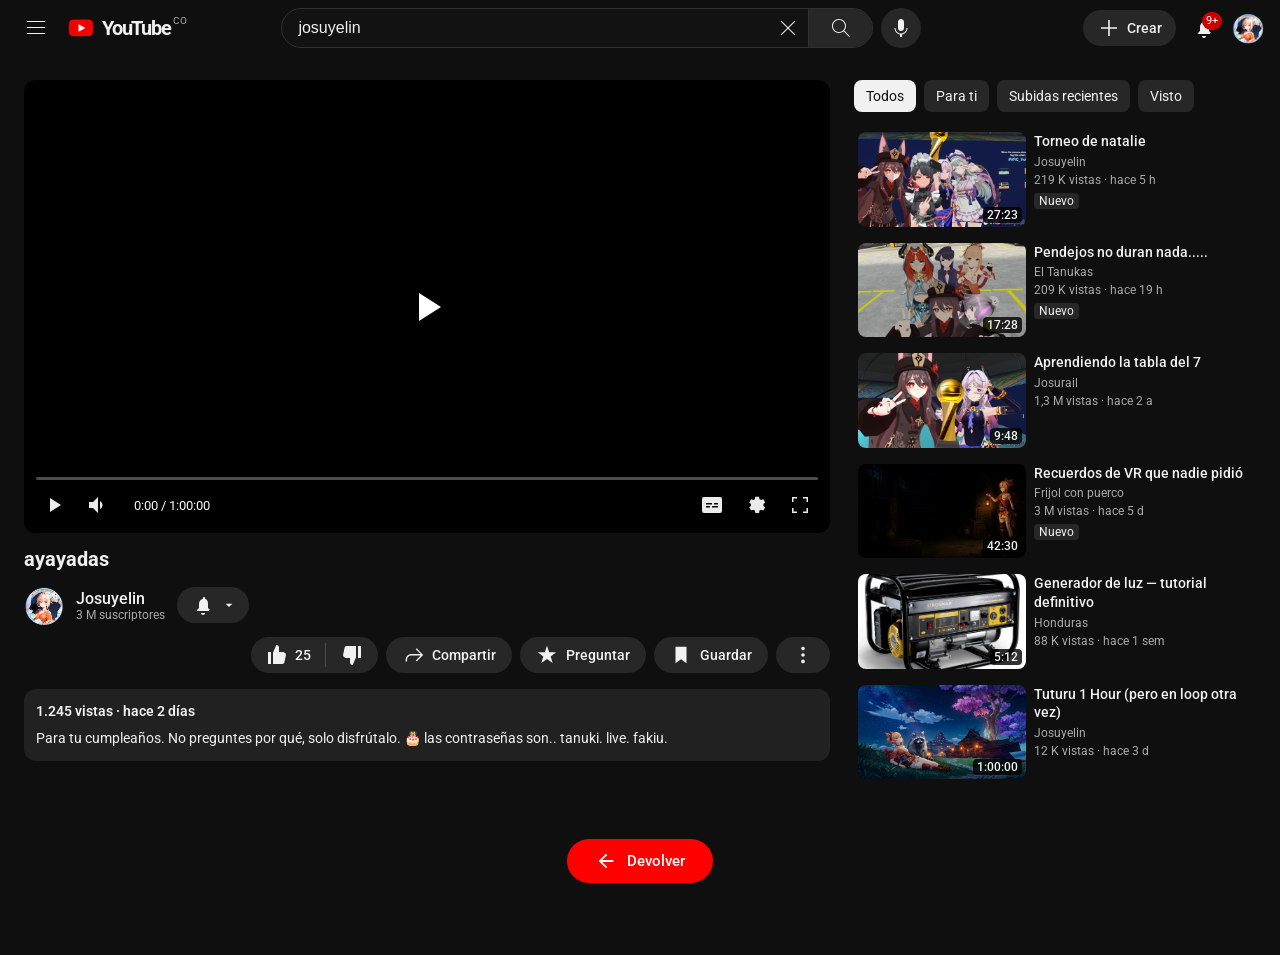
==== commit fa3a1bf0: "Update Pagina11_cumple.html" ====
--- a/web/Pagina11_cumple.html
+++ b/web/Pagina11_cumple.html
@@ -212,7 +212,7 @@
 
       <div class="descripcion">
         <div class="datos">1.245 vistas · hace 2 días</div>
-        <div>Para tu cumpleaños. No preguntes por qué, solo disfrútalo. 🎂 las contraseña son.. tanuki. live. fakiu.</div>
+        <div>Para tu cumpleaños. No preguntes por qué, solo disfrútalo. 🎂 las contraseñas son.. tanuki. live. fakiu.</div>
       </div>
     </div>
 
